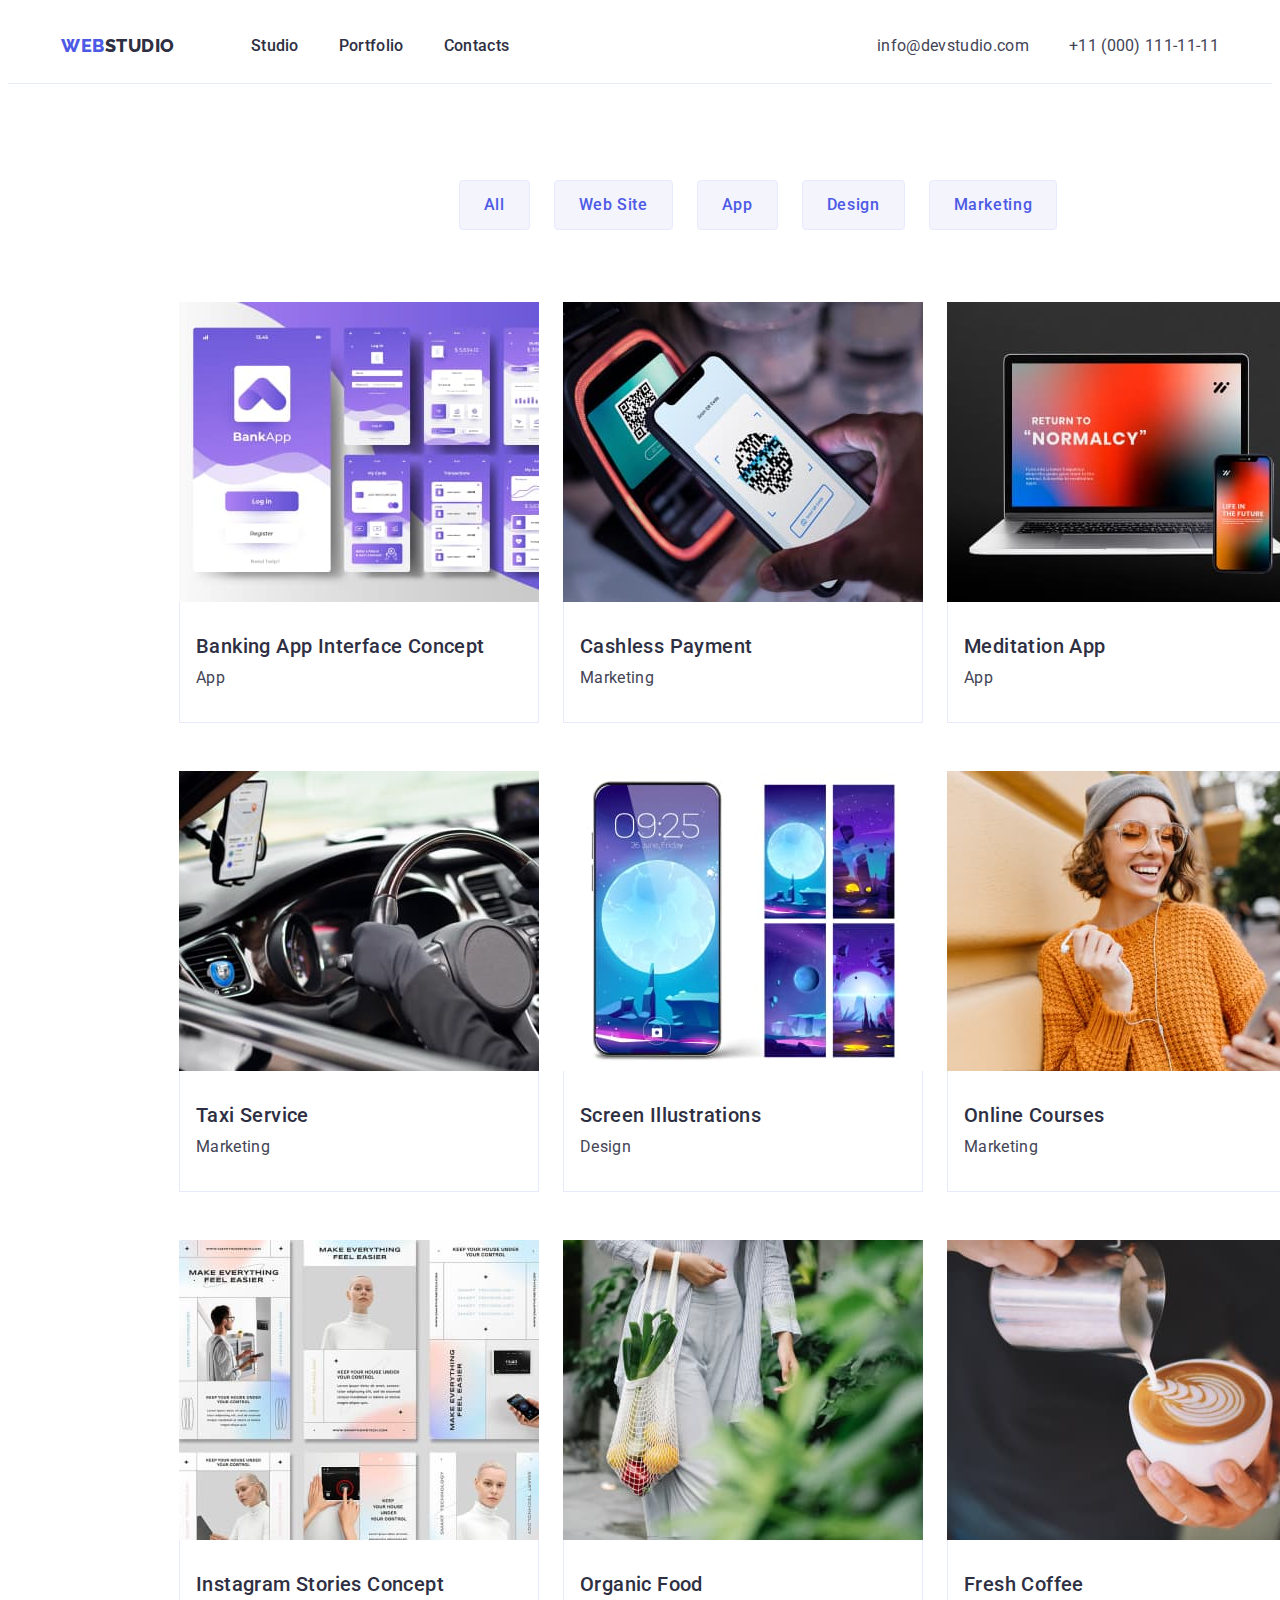
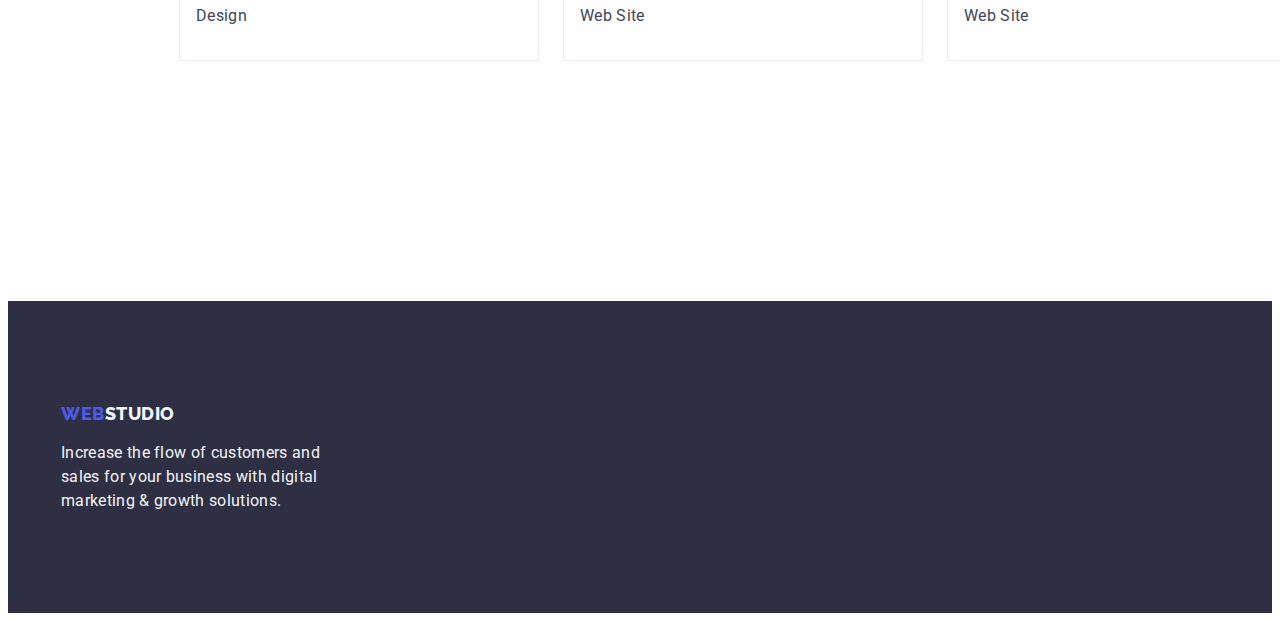
==== portfolio.html @ 80d0aab8 "done" ====
<!DOCTYPE html>
<html lang="en">

<head>
    <meta charset="UTF-8">
    <title>WebStudio.dev</title>
    <link rel="preconnect" href="https://fonts.googleapis.com">
    <link rel="preconnect" href="https://fonts.gstatic.com" crossorigin>
    <link
        href="https://fonts.googleapis.com/css2?family=Raleway:wght@800&family=Roboto:wght@400;500;700;900&display=swap"
        rel="stylesheet">
    <link rel="stylesheet" href="https://cdnjs.cloudflare.com/ajax/libs/modern-normalize/1.1.0/modern-normalize.min.css"
        integrity="sha512-wpPYUAdjBVSE4KJnH1VR1HeZfpl1ub8YT/NKx4PuQ5NmX2tKuGu6U/JRp5y+Y8XG2tV+wKQpNHVUX03MfMFn9Q=="
        crossorigin="anonymous" referrerpolicy="no-referrer" />
    <link rel="stylesheet" href="./css/styles.css">
</head>

<body>
    <header class="header">
        <div class="container header-container">
        <nav class="header-nav">
            <a class="header-logo logo link" href="./index.html"> Web<span class="header-logo-two link">Studio</span></a>
            <ul class="header-list list">
                <li class="header-item"> <a class="header-link link" href="./index.html">Studio</a> </li>
                <li class="header-item"> <a class="header-link link" href="./portfolio.html">Portfolio</a> </li>
                <li class="header-item"> <a class="header-link link" href="">Contacts</a> </li>
            </ul>
        </nav>
        <address class="header-adr">
            <ul class="header-list list">
                <li class="header-item">
                    <a class="header-adress link" href="mailto:info@devstudio.com"> info@devstudio.com</a>
                </li>
                <li class="header-item">
                    <a class="header-adress link" href="tel:+110001111111"> +11 (000) 111-11-11</a>
                </li>
            </ul>
            </div>
        </address>
    </header>
    <main>
        <section class="portfolio">
            <div class="container">
            <h1 class="portfolio-title" hidden>features</h1>
            <ul class="portfolio-list list">
                <li class="portfolio-item"><button class="portfolio-btn" type="button">All</button></li>
                <li class="portfolio-item"><button class="portfolio-btn" type="button">Web Site</button></li>
                <li class="portfolio-item"><button class="portfolio-btn" type="button">App</button></li>
                <li class="portfolio-item"><button class="portfolio-btn" type="button">Design</button></li>
                <li class="portfolio-item"><button class="portfolio-btn" type="button">Marketing</button></li>
            </ul>
            <ul class="portfolio-list-two list">
                <li class="portfolio-img">
                    <a class="portfolio-link link" href="">
                    <img class="portfolio-img" src="./images/banking.jpg" alt="banking" width="360">
                    <div class="portfolio-option">
                    <h2 class="portfolio-subtitle">Banking App Interface Concept</h2>
                    <p class="portfolio-txt">App</p>
                    </div>
                    </a>
                </li>
                <li class="portfolio-img">
                    <a class="portfolio-link link" href="">
                    <img class="example-img" src="./images/cashless.jpg" alt="cashless" width="360">
                    <div class="portfolio-option">
                    <h2 class="portfolio-subtitle">Cashless Payment</h2>
                    <p class="portfolio-txt">Marketing</p>
                    </div>
                    </a>
                </li>
                <li class="portfolio-img">
                    <a class="portfolio-link link" href="">
                    <img class="example-img" src="./images/meditation.jpg" alt="meditation" width="360">
                    <div class="portfolio-option">
                    <h2 class="portfolio-subtitle">Meditation App</h2>
                    <p class="portfolio-txt">App</p>
                    </div>
                    </a>
                </li>
                <li class="portfolio-img">
                    <a class="portfolio-link link" href="">
                    <img class="example-img" src="./images/taxi.jpg" alt="taxi" width="360">
                    <div class="portfolio-option">
                    <h2 class="portfolio-subtitle">Taxi Service</h2>
                    <p class="portfolio-txt">Marketing</p>
                    </div>
                    </a>
                </li>
                <li class="portfolio-img">
                    <a class="portfolio-link link" href="">
                    <img class="example-img" src="./images/screen.jpg" alt="screen" width="360">
                    <div class="portfolio-option">
                    <h2 class="portfolio-subtitle">Screen Illustrations</h2>
                    <p class="portfolio-txt">Design</p>
                    </div>
                    </a>
                </li>
                <li class="portfolio-img">
                    <a class="portfolio-link link" href="">
                    <img class="example-img" src="./images/courses.jpg" alt="courses" width="360">
                    <div class="portfolio-option">
                    <h2 class="portfolio-subtitle">Online Courses</h2>
                    <p class="portfolio-txt">Marketing</p>
                    </div>
                    </a>
                </li>
                <li class="portfolio-img low-img">
                    <a class="portfolio-link link" href="">
                    <img class="example-img" src="./images/instagram.jpg" alt="instagram" width="360">
                    <div class="portfolio-option">
                    <h2 class="portfolio-subtitle">Instagram Stories Concept</h2>
                    <p class="portfolio-txt">Design</p>
                    </div>
                    </a>
                </li>
                <li class="portfolio-img low-img">
                    <a class="portfolio-link link" href="">
                    <img class="example-img" src="./images/organic.jpg" alt="organic" width="360">
                    <div class="portfolio-option">
                    <h2 class="portfolio-subtitle">Organic Food</h2>
                    <p class="portfolio-txt">Web Site</p>
                    </div>
                    </a>
                </li>
                <li class="portfolio-img low-img">
                    <a class="portfolio-link link" href="">
                    <img class="example-img" src="./images/fresh.jpg" alt="fresh" width="360">
                    <div class="portfolio-option">
                    <h2 class="portfolio-subtitle">Fresh Coffee</h2>
                    <p class="portfolio-txt">Web Site</p>
                    </div>
                    </a>
                </li>
            </ul>
            </div>
        </section>
    </main>
    <footer class="footer">
        <div class="container">
        <a class="footer-logo link" href="./index.html"> Web<span class="footer-logo-two link">Studio</span></a>
        <p class="footer-txt">Increase the flow of customers and <br/>
            sales for your business with digital <br/>
            marketing & growth solutions.</p>
        </div>
    </footer>
</body>

</html>
---- css/styles.css ----
body{
font-family: 'Roboto', sans-serif;
font-style: normal;
color: #434455;
background-color: #FFFFFF;
}

:root {
--brand-color: #ffffff;
}

p, h1, h2, h3, h4, h5, h6 {
margin: 0;
}


ul {
padding-left: 0;
margin: 0;
}


button {
cursor: pointer;
}


address {
font-style: normal
}


img {
display: block;
}

.container {
width: 1158px;
padding-left: 15px;
padding-right: 15px;
margin-left: auto;
margin-right: auto;
}

.header-container{
display: flex;
}

.header-nav{
display: flex;
}

.header{
padding-top: 25.5px;
padding-bottom: 25.5px;
border-bottom: 1px solid #e7e9fc;
}

.header-list{
display: flex;
align-items: center;
}

.header-item:not(:last-child){
margin-right: 40px;
}

.header-adress:not(:last-child){
margin-right: 40px;
}

.header-logo{
font-family: "Raleway", sans-serif;
font-weight: 800;
font-size: 18px;
line-height: 1.17;
display: flex;
align-items: center;
letter-spacing: 0.03em;
text-transform: uppercase;
color: #4D5AE5;
margin-right: 76px;
}

.header-logo-two{
font-family: "Raleway", sans-serif;
font-weight: 800;
font-size: 18px;
line-height: 1.17;
display: flex;
align-items: center;
letter-spacing: 0.03em;
text-transform: uppercase;
color: #2E2F42;
}

.logo:hover{
color: #404bbf
}

.logo:focus{
color: #404bbf
}

.link{
    text-decoration: none;
}

.list{
    list-style: none;
}

.link:hover{
color: #404bbf;
}

.link:focus{
color:#404bbf;
}

.header-link{
font-weight: 500;
font-size: 16px;
line-height: 1.5;
letter-spacing: 0.02em;
color: #2E2F42;
}

.header-link:hover{
color: #404bbf;
}

.header-link:focus{
color: #404bbf;
}

.header-adr{
font-style: normal;
margin-left: auto;
}

.header-adress{
    font-weight: 400;
    font-size: 16px;
    line-height: 1.5;
    letter-spacing: 0.02em;
    color: #434455;
}

.hero{
background-color: #2E2F42;
padding-top: 188px;
padding-bottom: 188px;
}

.hero-title{
font-weight: 700;
font-size: 56px;
line-height: 1.07;
text-align: center;
letter-spacing: 0.02em;
color: #ffffff;
margin-bottom: 48px;
}

.hero-btn{
font-family: "Roboto", sans-serif;
font-weight: 500;
font-size: 16px;
line-height: 1.5;
letter-spacing: 0.04em;
cursor: pointer;
margin-left: auto;
margin-right: auto;
display: flex;
color:white ;
background-color:#4D5AE5;
border-color: transparent;
border-radius: 4px;
padding-top: 15px;
padding-bottom: 15px;
padding-left: 32px;
padding-right: 32px;
}


.hero-btn:hover{
color: #404BBF;
background-color: #4D5AE5;;
}

.hero-btn:focus{
color: #404BBF;
background-color: #4D5AE5;
}

.present-class{
padding-top: 120px;
}

.present-list{
display: flex;
}
.present-item:not(:last-child){
margin-right: 24px;
}

.present-item{
flex-basis: 264.5px;
}

.present-subtitle{
margin-bottom: 8px;
}

.present-subtitle{
font-weight: 500;
font-size: 20px;
line-height: 1.2;
letter-spacing: 0.02em;
color: #2E2F42;
}

.present-txt{
font-weight: 400;
font-size: 16px;
line-height: 1.5;
letter-spacing: 0.02em;
color: #434455;
}

.doit-section{
padding-top: 120px;
padding-bottom: 120px;
}

.doit-title{
font-weight: 700;
font-size: 36px;
line-height: 1.11;
text-align: center;
letter-spacing: 0.02em;
text-transform: capitalize;
color: #2e2f42;
}

.doit-list{
display: flex;
flex-wrap: wrap;
}

.doit-option:not(:nth-child(3n)){
margin-right: 24px;
}

.team-section{
padding-top: 120px;
padding-bottom: 120px;
}

.team-items{
background-color: #F4F4FD;
}

.team-card:not(:nth-child(4n)){
margin-right: 24px;
}

.team-item{
background-color: var(--color-white);
border-radius: 0px 0px 4px 4px;
}

.team-title{
font-weight: 700;
font-size: 36px;
line-height: 1.11;
text-align: center;
letter-spacing: 0.02em;
text-transform: capitalize;
color:#2E2F42;
margin-bottom: 72px;
}

.team-list{
display: flex;
flex-wrap: wrap;
}

.team-img{
padding-top: 32px;
padding-bottom: 32px;
}

.team-subtitle{
font-weight: 500;
font-size: 20px;
line-height: 1.2;
text-align: center;
letter-spacing: 0.02em;
color: #2E2F42;
margin-bottom: 8px;
}

.team-txt{
font-weight: 400;
font-size: 16px;
line-height: 1.5;
text-align: center;
letter-spacing: 0.02em;
color: #434455;
}

.team-items{
background-color: #F4F4FD;
}

.portfolio{
padding-top: 96px;
padding-bottom: 120px;
padding-left: 156px;
padding-right: 156px;
}

.portfolio-title{
position: absolute;
width: 1px;
height: 1px;
margin: -1px;
border: 0;
padding: 0;
white-space: nowrap;
clip-path: inset(100%);
clip: rect(0 0 0 0);
overflow: hidden;
}

.portfolio-list {
display: flex;
margin-bottom: 72px;
justify-content: center;
}

.portfolio-item:not(:last-child){
margin-right: 24px;
}

.portfolio-btn {
font-family: Roboto, sans-serif;
font-weight: 500;
font-size: 16px;
line-height: 1.5;
letter-spacing: 0.04em;
color: #4D5AE5;
background-color: #f4f4fd;
border: 1px solid #e7e9fc;
border-radius: 4px;
cursor: pointer;
}

.portfolio-btn{
padding-left: 24px;
padding-right: 24px;
padding-top: 12px;
padding-bottom: 12px;
}

.portfolio-btn:hover {
    color: #FFFFFF;
    background-color: #404BBF;
}

.portfolio-btn:focus {
color: #FFFFFF;
background-color: #404BBF;
}

.portfolio-list-two{
display: flex;
flex-wrap: wrap;
row-gap: 48px;
column-gap: 24px;
}

.low-img{
margin-bottom: 120px;
}

.portfolio-option{
border-left: 1px solid #e7e9fc;
border-right: 1px solid #e7e9fc;
border-bottom: 1px solid #e7e9fc;
padding: 32px 16px;
}

.portfolio-subtitle {
font-weight: 500;
font-size: 20px;
line-height: 1.2;
letter-spacing: 0.02em;
color: #2E2F42;
margin-bottom: 8px;
}

.portfolio-txt {
font-size: 16px;
line-height: 1.5;
letter-spacing: 0.02em;
color: #434455;
}

.footer{
background-color: #2e2f42;
}

.footer{
padding-top: 101.5px;
padding-bottom: 100px;
}

.footer-logo{
font-family: "Raleway", sans-serif;
font-weight: 800;
font-size: 18px;
line-height: 1.17;
display: flex;
align-items: center;
letter-spacing: 0.03em;
text-transform: uppercase;
color: #4D5AE5;
}

.footer-logo-two{
font-family: "Raleway", sans-serif;
font-weight: 800;
font-size: 18px;
line-height: 1.17;
display: flex;
align-items: center;
letter-spacing: 0.03em;
text-transform: uppercase;
color: #F4F4FD;
}

.footer-txt{
font-weight: 400;
font-size: 16px;
line-height: 1.5;
letter-spacing: 0.02em;
color: #F4F4FD;
margin-top: 17.5px;
}
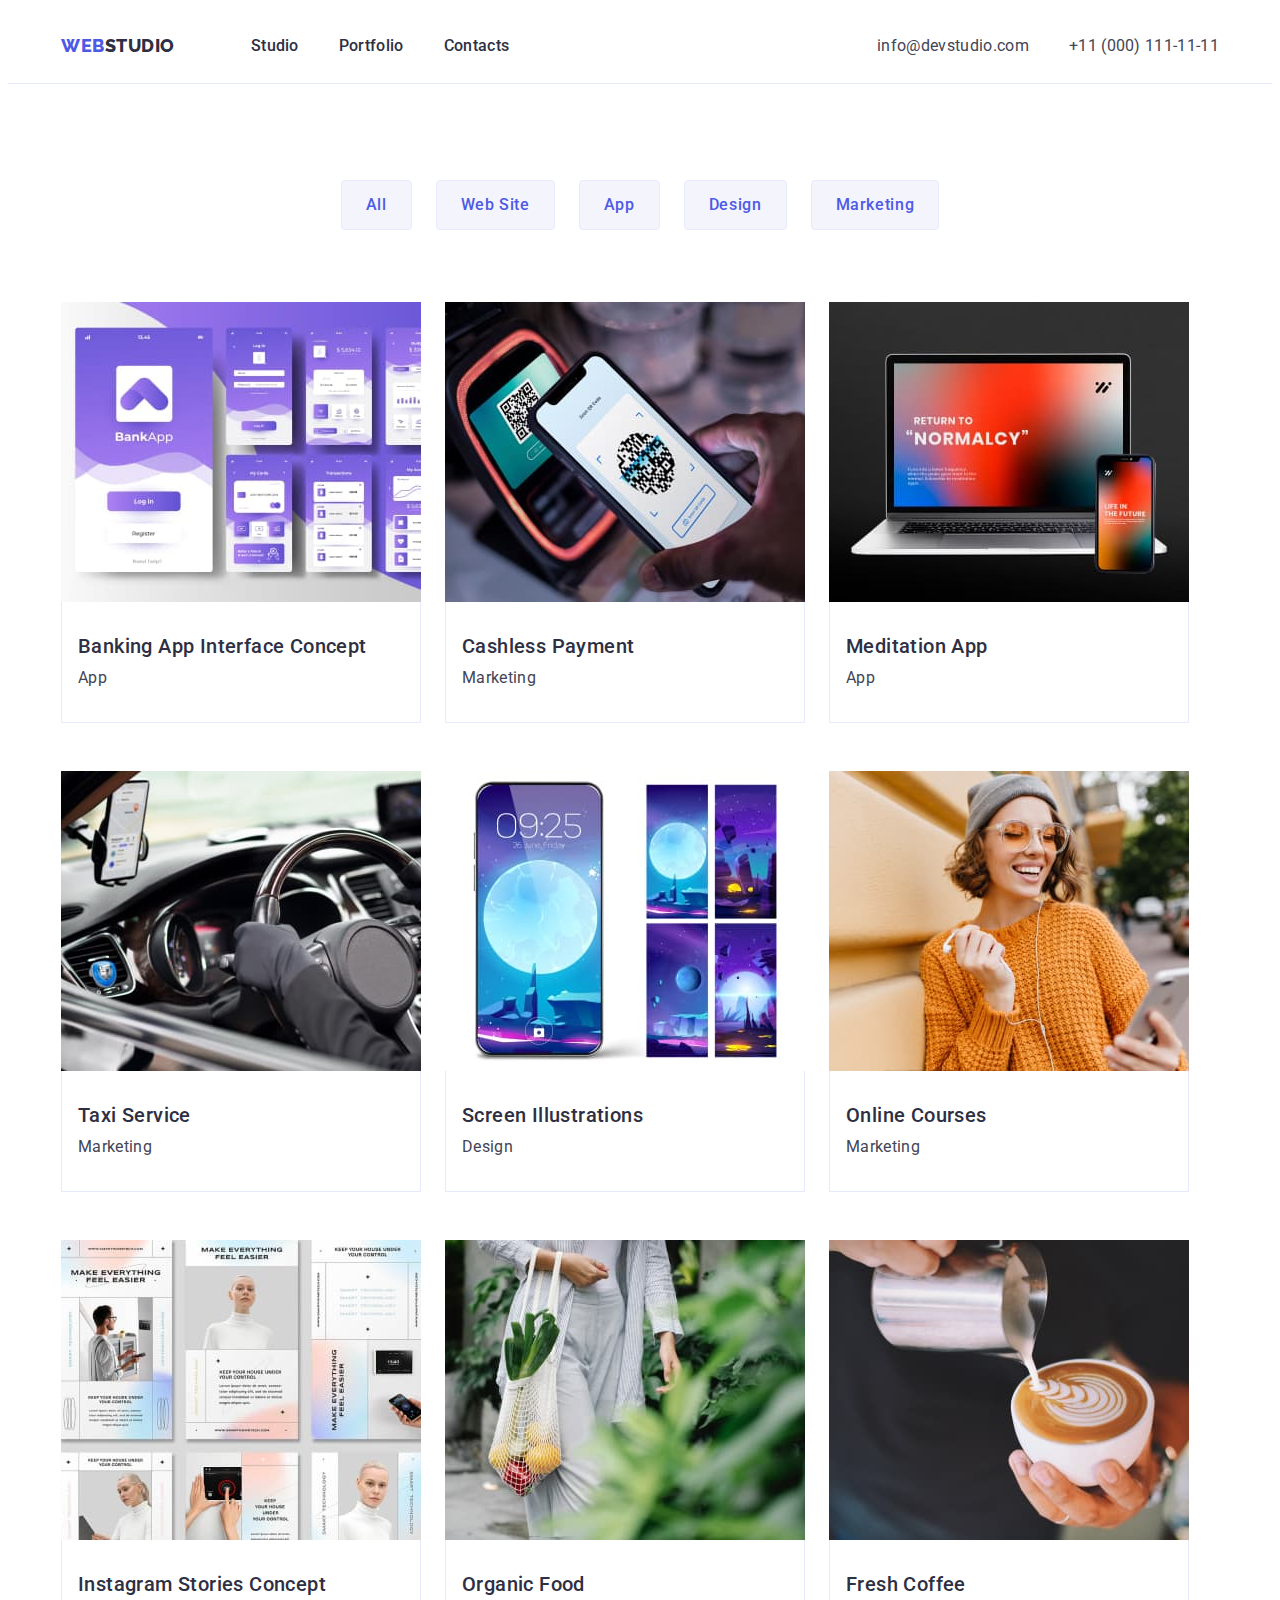
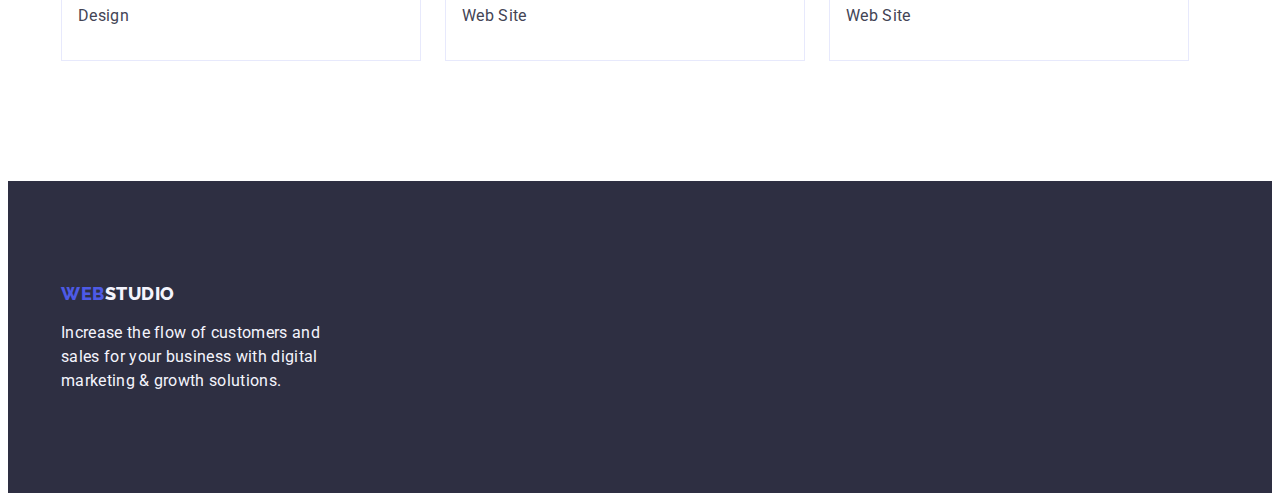
==== commit f02a37cc: "done" ====
--- a/portfolio.html
+++ b/portfolio.html
@@ -104,7 +104,7 @@
                     </div>
                     </a>
                 </li>
-                <li class="portfolio-img low-img">
+                <li class="portfolio-img">
                     <a class="portfolio-link link" href="">
                     <img class="example-img" src="./images/instagram.jpg" alt="instagram" width="360">
                     <div class="portfolio-option">
@@ -113,7 +113,7 @@
                     </div>
                     </a>
                 </li>
-                <li class="portfolio-img low-img">
+                <li class="portfolio-img">
                     <a class="portfolio-link link" href="">
                     <img class="example-img" src="./images/organic.jpg" alt="organic" width="360">
                     <div class="portfolio-option">
@@ -122,7 +122,7 @@
                     </div>
                     </a>
                 </li>
-                <li class="portfolio-img low-img">
+                <li class="portfolio-img">
                     <a class="portfolio-link link" href="">
                     <img class="example-img" src="./images/fresh.jpg" alt="fresh" width="360">
                     <div class="portfolio-option">
--- a/css/styles.css
+++ b/css/styles.css
@@ -242,6 +242,7 @@
 letter-spacing: 0.02em;
 text-transform: capitalize;
 color: #2e2f42;
+margin-bottom: 72px;
 }
 
 .doit-list{
@@ -288,8 +289,11 @@
 }
 
 .team-img{
+background-color: #FFFFFF;
 padding-top: 32px;
 padding-bottom: 32px;
+box-shadow: 0px 1px 6px rgb(46 47 66 / 8%), 0px 1px 1px rgb(46 47 66 / 16%), 0px 2px 1px rgb(46 47 66 / 8%);
+border-radius: 0px 0px 4px 4px;
 }
 
 .team-subtitle{
@@ -318,8 +322,6 @@
 .portfolio{
 padding-top: 96px;
 padding-bottom: 120px;
-padding-left: 156px;
-padding-right: 156px;
 }
 
 .portfolio-title{
@@ -382,10 +384,6 @@
 column-gap: 24px;
 }
 
-.low-img{
-margin-bottom: 120px;
-}
-
 .portfolio-option{
 border-left: 1px solid #e7e9fc;
 border-right: 1px solid #e7e9fc;
